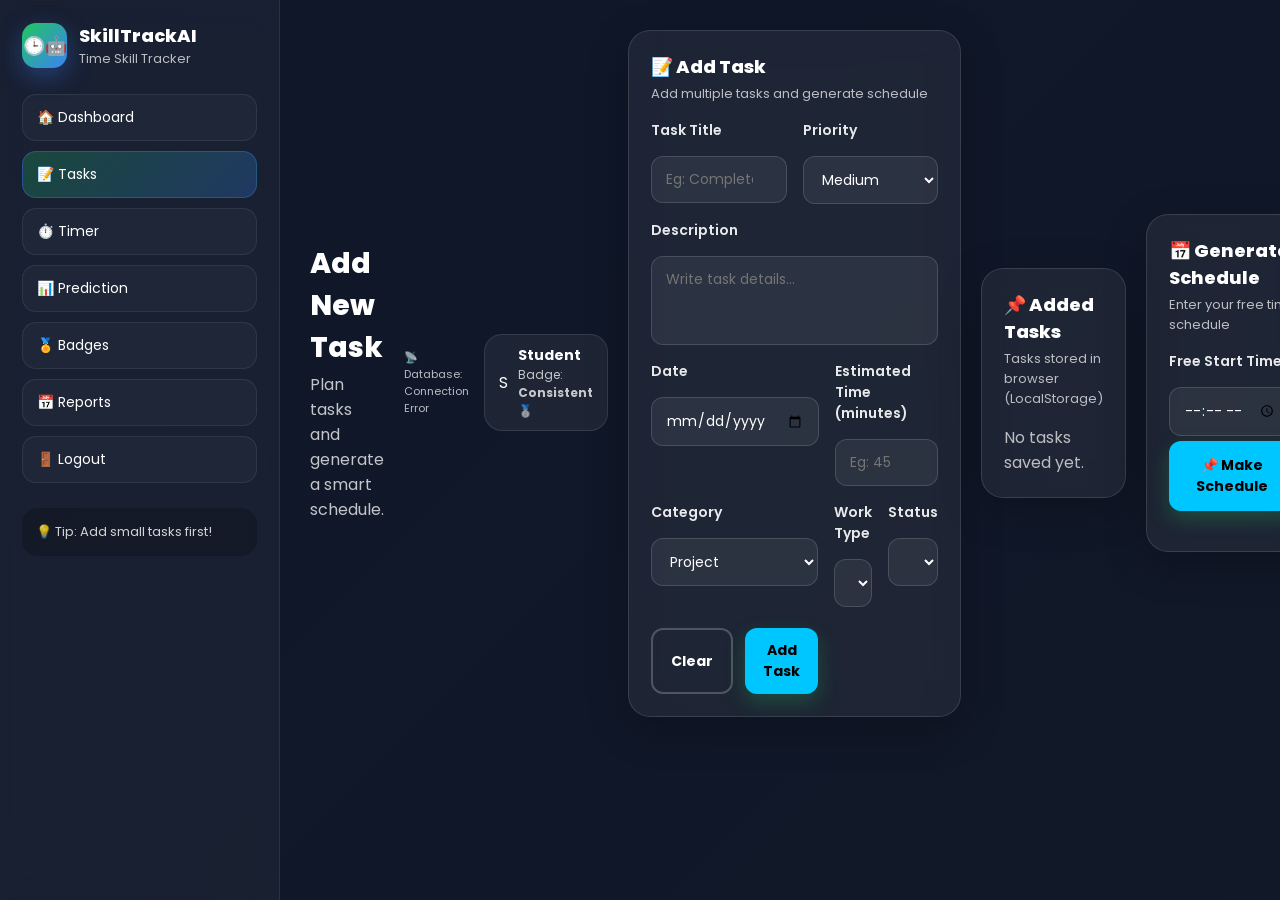
==== templets/addtask.html @ 16af3b51 "Initial project upload" ====
<!DOCTYPE html>
<html lang="en">

<head>
  <meta charset="UTF-8" />
  <meta name="viewport" content="width=device-width, initial-scale=1.0" />
  <title>Add Task | SkillTrackAI</title>
  <link rel="stylesheet" href="/static/style.css" />
</head>

<body>

  <div class="dash">

    <!-- SIDEBAR -->
    <aside class="sidebar">
      <div class="sidebar-brand">
        <div class="logo">🕒🤖</div>
        <div>
          <h2>SkillTrackAI</h2>
          <p>Time Skill Tracker</p>
        </div>
      </div>

      <nav class="side-links">
        <a href="dashboard.html">🏠 Dashboard</a>
        <a class="active" href="addtask.html">📝 Tasks</a>
        <a href="timer.html">⏱️ Timer</a>
        <a href="prediction.html">📊 Prediction</a>
        <a href="badges.html">🏅 Badges</a>
        <a href="report.html">📅 Reports</a>
        <a href="index.html" id="logoutLink">🚪 Logout</a>
      </nav>

      <div class="sidebar-footer">
        <p>💡 Tip: Add small tasks first!</p>
      </div>
    </aside>


    <!-- MAIN -->
    <main class="main">

      <!-- TOPBAR -->
      <div class="topbar">
        <div>
          <h1 class="page-title">Add New Task</h1>
          <p class="page-sub">Plan tasks and generate a smart schedule.</p>
        </div>

        <div style="display: flex; align-items: center; gap: 15px;">
          <p id="dbStatus" style="font-size: 11px; opacity: 0.7;"></p>
          <div class="profile-box">
            <div class="profile-circle" id="userInitials">S</div>
            <div>
              <h4 id="userName">Student</h4>
              <p>Badge: <b>Consistent 🥈</b></p>
            </div>
          </div>
        </div>


        <!-- ADD TASK FORM -->
        <section class="card form-card">
          <div class="card-head">
            <h2>📝 Add Task</h2>
            <p>Add multiple tasks and generate schedule</p>
          </div>

          <form class="task-form" id="taskForm">

            <div class="form-row">
              <div class="input-group">
                <label>Task Title</label>
                <input id="taskTitle" list="taskSuggestions" type="text" placeholder="Eg: Complete UI Design"
                  required />
                <datalist id="taskSuggestions">
                  <option value="Daily Running">
                  <option value="Code Part">
                </datalist>
              </div>

              <div class="input-group">
                <label>Priority</label>
                <select id="taskPr" required>
                  <option value="Low">Low</option>
                  <option value="Medium" selected>Medium</option>
                  <option value="High">High</option>
                </select>
              </div>
            </div>

            <div class="input-group">
              <label>Description</label>
              <textarea id="taskDesc" rows="3" placeholder="Write task details..."></textarea>
            </div>

            <div class="form-row">
              <div class="input-group">
                <label>Date</label>
                <input id="taskDate" type="date" required />
              </div>

              <div class="input-group">
                <label>Estimated Time (minutes)</label>
                <input id="taskTime" type="number" min="5" placeholder="Eg: 45" required />
              </div>
            </div>

            <div class="form-row">
              <div class="input-group">
                <label>Category</label>
                <select id="taskCat">
                  <option value="Study">Study</option>
                  <option value="College Work">College Work</option>
                  <option value="Project" selected>Project</option>
                  <option value="Personal">Personal</option>
                </select>
              </div>

              <div class="form-row">
                <div class="input-group">
                  <label>Work Type</label>
                  <select id="workType" required>
                    <option value="General" selected>General</option>
                    <option value="Physical">Physical (GPS Tracking)</option>
                    <option value="Digital">Digital (Coding/Tools)</option>
                  </select>
                </div>
                <div class="input-group">
                  <label>Status</label>
                  <select id="taskStatus">
                    <option value="Pending" selected>Pending</option>
                    <option value="In Progress">In Progress</option>
                    <option value="Completed">Completed</option>
                  </select>
                </div>
              </div>

              <!-- Physical Work Section -->
              <div id="physicalSection" class="input-group"
                style="display: none; border: 1px dashed rgba(255,255,255,0.2); padding: 15px; border-radius: 14px; margin-top: 10px;">
                <label>📍 Physical Work Settings</label>
                <div style="display: flex; align-items: center; gap: 10px; margin-top: 10px;">
                  <input type="checkbox" id="gpsTracking" style="width: 20px; height: 20px;">
                  <span>Enable GPS Analysis Tracking</span>
                </div>
                <p id="gpsStatus" style="font-size: 12px; opacity: 0.7; margin-top: 10px;">GPS: Inactive</p>
                <div id="speedAnalysis"
                  style="display: none; margin-top: 10px; padding: 10px; background: rgba(0, 255, 0, 0.1); border-radius: 8px; font-size: 13px;">
                  🏃‍♂️ <b>Speed Analysis:</b> <span id="speedValue">0.0</span> km/h
                </div>
              </div>

              <!-- Digital Work Section -->
              <div id="digitalSection" class="input-group"
                style="display: none; border: 1px dashed rgba(255,255,255,0.2); padding: 15px; border-radius: 14px; margin-top: 10px;">
                <label>💻 Digital Environment Tools</label>
                <div style="display: grid; grid-template-columns: 1fr 1fr; gap: 10px; margin-top: 10px;">
                  <div style="display: flex; align-items: center; gap: 8px;">
                    <input type="checkbox" class="tool-check" value="VS Code"> <span>VS Code</span>
                  </div>
                  <div style="display: flex; align-items: center; gap: 8px;">
                    <input type="checkbox" class="tool-check" value="Antigravity"> <span>Antigravity</span>
                  </div>
                  <div style="display: flex; align-items: center; gap: 8px;">
                    <input type="checkbox" class="tool-check" value="GitHub"> <span>GitHub</span>
                  </div>
                  <div style="display: flex; align-items: center; gap: 8px;">
                    <input type="checkbox" class="tool-check" value="Terminal"> <span>Terminal</span>
                  </div>
                </div>
              </div>

              <div class="form-actions">
                <button type="reset" class="btn btn-outline">Clear</button>
                <button type="submit" class="btn btn-primary">Add Task</button>
              </div>

          </form>
        </section>


        <!-- SAVED TASKS -->
        <section class="card">
          <div class="card-head">
            <h2>📌 Added Tasks</h2>
            <p>Tasks stored in browser (LocalStorage)</p>
          </div>

          <div class="task-list" id="savedTaskList"></div>
        </section>


        <!-- SCHEDULE SECTION -->
        <section class="card">
          <div class="card-head">
            <h2>📅 Generate Smart Schedule</h2>
            <p>Enter your free time and click make schedule</p>
          </div>

          <div class="form-row">
            <div class="input-group">
              <label>Free Start Time</label>
              <input type="time" id="freeStart" required />
            </div>

            <div class="input-group">
              <label>Free End Time</label>
              <input type="time" id="freeEnd" required />
            </div>
          </div>

          <div class="form-actions">
            <button id="makeScheduleBtn" class="btn btn-primary" type="button">
              📌 Make Schedule
            </button>
            <button id="clearAllBtn" class="btn btn-outline" type="button">
              🗑️ Clear All Tasks
            </button>
          </div>

          <div id="scheduleOutput" class="schedule-output"></div>
        </section>

        <!-- VS CODE WORKSPACE PANEL (Simulated) -->
        <section id="vscodePanel" class="vscode-panel" style="display: none;">
          <div class="vscode-header">
            <div class="vscode-dots">
              <span></span><span></span><span></span>
            </div>
            <div class="vscode-title">Visual Studio Code - SkillTrackAI Workspace</div>
            <div class="vscode-actions">
              <button id="closeVSCode" class="mini-btn">✕ Close IDE</button>
            </div>
          </div>
          <div class="vscode-body">
            <aside class="vscode-side">
              <div class="act-bar">
                <span>📄</span><span>🔍</span><span>🌿</span><span>⚙️</span>
              </div>
              <div class="explorer">
                <small>EXPLORER</small>
                <div class="folder">📁 CU_PROJECT</div>
                <div class="file active">📄 app.js</div>
                <div class="file">📄 index.html</div>
                <div class="file">📄 style.css</div>
              </div>
            </aside>
            <main class="vscode-editor">
              <div class="editor-tabs">
                <div class="tab curr">app.js</div>
                <div class="tab">index.html</div>
              </div>
              <div class="code-area">
                <pre><code><span class="keyword">function</span> <span class="func">trackProductivity</span>() {
  <span class="keyword">const</span> status = <span class="string">"Coding"</span>;
  <span class="keyword">let</span> progress = <span class="number">78</span>;
  <span class="func">console</span>.<span class="func">log</span>(<span class="string">"Monitoring VS Code session..."</span>);
  <span class="comment">// AI Skill Prediction Active</span>
}</code></pre>
              </div>
              <div class="vscode-terminal">
                <p>Terminal: skilltrack@ai:~/workspace$ <span class="cursor">_</span></p>
                <p style="color: #22c55e;">[SUCCESS] Workspace initialized. Ready to code!</p>
              </div>
            </main>
          </div>
        </section>

    </main>
  </div>

  <script src="/static/script.js"></script>
</body>

</html>
---- static/style.css ----
@import url('https://fonts.googleapis.com/css2?family=Poppins:wght@300;400;600;700&display=swap');

* {
  margin: 0;
  padding: 0;
  box-sizing: border-box;
  font-family: "Poppins", sans-serif;
}

body {
  background: linear-gradient(135deg, #0f172a, #111827);
  color: white;
  min-height: 100vh;
}

/* NAVBAR */
.navbar {
  width: 100%;
  padding: 18px 40px;
  display: flex;
  justify-content: space-between;
  align-items: center;

  background: rgba(255, 255, 255, 0.06);
  border-bottom: 1px solid rgba(255, 255, 255, 0.1);
  backdrop-filter: blur(14px);
  position: sticky;
  top: 0;
  z-index: 1000;
}

.nav-left {
  display: flex;
  align-items: center;
  gap: 12px;
}

.logo {
  width: 45px;
  height: 45px;
  border-radius: 14px;
  display: flex;
  justify-content: center;
  align-items: center;
  gap: 2px;
  background: linear-gradient(135deg, #22c55e, #3b82f6);
  box-shadow: 0px 8px 25px rgba(59, 130, 246, 0.35);
  font-size: 18px;
}

.brand-title {
  font-size: 22px;
  font-weight: 700;
  letter-spacing: 0.5px;
}

.nav-right {
  display: flex;
  align-items: center;
  gap: 12px;
}

.btn {
  padding: 10px 18px;
  border-radius: 12px;
  text-decoration: none;
  font-weight: 600;
  font-size: 14px;
  transition: 0.3s ease;
  display: inline-block;
}

.btn-primary {
  background: linear-gradient(135deg, #3b82f6, #22c55e);
  color: white;
  box-shadow: 0px 8px 20px rgba(34, 197, 94, 0.25);
}

.btn-primary:hover {
  transform: translateY(-2px);
  opacity: 0.95;
}

.btn-outline {
  border: 1px solid rgba(255, 255, 255, 0.25);
  color: white;
  background: transparent;
}

.btn-outline:hover {
  background: rgba(255, 255, 255, 0.1);
}

.big {
  padding: 12px 22px;
  font-size: 15px;
}

/* HERO */
.hero {
  display: grid;
  grid-template-columns: 1fr;
  padding: 70px 40px;
  align-items: center;
}

.tagline {
  display: inline-block;
  padding: 8px 14px;
  border-radius: 30px;
  background: rgba(255, 255, 255, 0.08);
  border: 1px solid rgba(255, 255, 255, 0.12);
  font-size: 14px;
  margin-bottom: 16px;
}

.hero-title {
  font-size: 42px;
  font-weight: 800;
  line-height: 1.2;
  margin-bottom: 14px;
}

.highlight {
  background: linear-gradient(135deg, #22c55e, #3b82f6);
  -webkit-background-clip: text;
  background-clip: text;
  -webkit-text-fill-color: transparent;
}

.hero-desc {
  color: rgba(255, 255, 255, 0.75);
  font-size: 16px;
  line-height: 1.7;
  margin-bottom: 25px;
}

.hero-buttons {
  display: flex;
  gap: 14px;
  margin-bottom: 30px;
  justify-content: center;
}

.hero-left {
  text-align: center;
}

/* FEATURES */
.features {
  padding: 70px 40px;
}

.section-title {
  font-size: 34px;
  font-weight: 800;
  margin-bottom: 10px;
  text-align: center;
}

.section-subtitle {
  text-align: center;
  opacity: 0.75;
  margin-bottom: 40px;
}

.features-grid {
  display: grid;
  grid-template-columns: repeat(2, 1fr);
  gap: 24x;
  align-content: start;
}

.feature-card {
  padding: 32px;
  border-radius: 200px;
  background: rgba(255, 255, 255, 0.06);
  border: 1px solid rgba(255, 255, 255, 0.1);
  transition: 0.3s ease;
}

.feature-card:hover {
  transform: translateY(-6px);
  background: rgba(255, 255, 255, 0.08);
}

.feature-card h3 {
  margin-bottom: 10px;
}

.feature-card p {
  opacity: 0.75;
  line-height: 1.6;
  font-size: 15.5px;
}

.verify {
  padding: 70px 10%;
}

.verify-grid {
  display: grid;
  grid-template-columns: repeat(2, 1fr);
  gap: 22px;
  margin-top: 35px;
}

.verify-card {
  background: rgba(255, 255, 255, 0.06);
  border: 1px solid rgba(255, 255, 255, 0.12);
  padding: 25px;
  border-radius: 18px;
  transition: 0.3s;
}

.verify-card h3 {
  font-size: 20px;
  margin-bottom: 10px;
  color: #00c6ff;
}

.verify-card p {
  font-size: 15px;
  line-height: 1.7;
  color: rgba(255, 255, 255, 0.85);
}

.verify-card:hover {
  transform: translateY(-6px);
  border-color: rgba(0, 198, 255, 0.6);
}

/* CTA */
.cta {
  padding: 60px 40px;
  text-align: center;
  background: rgba(255, 255, 255, 0.04);
  border-top: 1px solid rgba(255, 255, 255, 0.08);
  border-bottom: 1px solid rgba(255, 255, 255, 0.08);
}

.cta h2 {
  font-size: 32px;
  font-weight: 800;
  margin-bottom: 10px;
}

.cta p {
  opacity: 0.75;
  margin-bottom: 22px;
}

/* PROFILE ICON */
.profile-icon {
  width: 42px;
  height: 42px;
  border-radius: 50%;
  display: grid;
  place-items: center;
  font-size: 20px;
  background: #f2f2ff;
  color: #5b4bff;
  text-decoration: none;
  border: 1px solid #e6e6ff;
  transition: 0.2s ease;
}

.profile-icon:hover {
  transform: scale(1.05);
}

/* FOOTER */
.footer {
  padding: 22px;
  text-align: center;
  opacity: 0.7;
  font-size: 14px;
}

/* RESPONSIVE */
@media (max-width: 950px) {
  .hero {
    padding: 50px 22px;
  }

  .features-grid {
    grid-template-columns: 1fr;
  }

  .navbar {
    padding: 16px 20px;
  }

  .hero-title {
    font-size: 34px;
  }

  .verify-grid {
    grid-template-columns: 1fr;
  }
}


/* AUTH PAGES (SIGNUP / SIGNIN) */
.auth {
  min-height: calc(100vh - 90px);
  display: flex;
  justify-content: center;
  align-items: center;
  padding: 50px 20px;
}

.auth-card {
  width: 100%;
  max-width: 480px;
  padding: 35px;
  border-radius: 24px;

  background: rgba(255, 255, 255, 0.06);
  border: 1px solid rgba(255, 255, 255, 0.12);
  backdrop-filter: blur(18px);

  box-shadow: 0px 12px 40px rgba(0, 0, 0, 0.35);
}

.auth-title {
  font-size: 28px;
  font-weight: 800;
  margin-bottom: 8px;
}

.auth-subtitle {
  opacity: 0.75;
  line-height: 1.6;
  margin-bottom: 25px;
  font-size: 14px;
}

.auth-form {
  display: flex;
  flex-direction: column;
  gap: 16px;
}

.input-group label {
  display: block;
  font-size: 13px;
  margin-bottom: 7px;
  opacity: 0.85;
}

.input-group input {
  width: 100%;
  padding: 13px 14px;
  border-radius: 14px;
  border: 1px solid rgba(255, 255, 255, 0.15);

  background: rgba(0, 0, 0, 0.25);
  color: white;
  outline: none;
  font-size: 14px;
  transition: 0.3s ease;
}

.input-group input:focus {
  border: 1px solid rgba(59, 130, 246, 0.8);
  box-shadow: 0px 0px 0px 3px rgba(59, 130, 246, 0.2);
}

.auth-btn {
  width: 100%;
  padding: 14px;
  font-size: 15px;
  border: none;
  cursor: pointer;
}

.auth-footer {
  text-align: center;
  margin-top: 10px;
  font-size: 14px;
  opacity: 0.8;
}

.auth-footer a {
  color: #3b82f6;
  font-weight: 700;
  text-decoration: none;
}

.auth-footer a:hover {
  text-decoration: underline;
}


/* DASHBOARD */
.dash {
  display: grid;
  grid-template-columns: 280px 1fr;
  min-height: 100vh;
}

/* SIDEBAR */
.sidebar {
  padding: 22px;
  background: rgba(255, 255, 255, 0.04);
  border-right: 1px solid rgba(255, 255, 255, 0.08);
  backdrop-filter: blur(12px);
}

.sidebar-brand {
  display: flex;
  gap: 12px;
  align-items: center;
  margin-bottom: 25px;
}

.sidebar-brand h2 {
  font-size: 18px;
  font-weight: 800;
}

.sidebar-brand p {
  font-size: 13px;
  opacity: 0.7;
}

.side-links {
  display: flex;
  flex-direction: column;
  gap: 10px;
}

.side-links a {
  text-decoration: none;
  color: white;
  padding: 12px 14px;
  border-radius: 14px;
  background: rgba(255, 255, 255, 0.03);
  border: 1px solid rgba(255, 255, 255, 0.08);
  transition: 0.25s ease;
  font-size: 14px;
}

.side-links a:hover {
  background: rgba(255, 255, 255, 0.08);
  transform: translateX(4px);
}

.side-links a.active {
  background: linear-gradient(135deg, rgba(34, 197, 94, 0.25), rgba(59, 130, 246, 0.25));
  border: 1px solid rgba(59, 130, 246, 0.35);
}

.sidebar-footer {
  margin-top: 25px;
  padding: 14px;
  border-radius: 16px;
  background: rgba(0, 0, 0, 0.25);
  font-size: 13px;
  opacity: 0.8;
}

/* MAIN */
.main {
  padding: 30px 30px 50px;
}

.topbar {
  display: flex;
  justify-content: space-between;
  align-items: center;
  gap: 20px;
  margin-bottom: 24px;
}

.page-title {
  font-size: 28px;
  font-weight: 800;
}

.page-sub {
  opacity: 0.75;
  margin-top: 3px;
}

.top-actions {
  display: flex;
  align-items: center;
  gap: 12px;
}

.mini-btn {
  padding: 10px 14px;
  border-radius: 14px;
  border: 1px solid rgba(255, 255, 255, 0.15);
  background: rgba(255, 255, 255, 0.06);
  color: white;
  cursor: pointer;
  transition: 0.25s ease;
  font-weight: 600;
}

.mini-btn:hover {
  background: rgba(255, 255, 255, 0.1);
}

.profile-box {
  display: flex;
  gap: 10px;
  align-items: center;
  padding: 10px 14px;
  border-radius: 18px;
  background: rgba(255, 255, 255, 0.06);
  border: 1px solid rgba(255, 255, 255, 0.1);
}

.profile-box h4 {
  font-size: 14px;
}

.profile-box p {
  font-size: 12px;
  opacity: 0.75;
}

.dash-grid {
  display: grid;
  grid-template-columns: 1.3fr 0.7fr;
  gap: 18px;
}

/* CARDS */
.card {
  padding: 22px;
  border-radius: 22px;
  background: rgba(255, 255, 255, 0.06);
  border: 1px solid rgba(255, 255, 255, 0.12);
  backdrop-filter: blur(14px);
  box-shadow: 0px 12px 40px rgba(0, 0, 0, 0.25);
}

.big-card {
  grid-row: span 2;
}

.card-head h2 {
  font-size: 18px;
  font-weight: 800;
  margin-bottom: 4px;
}

.card-head p {
  opacity: 0.7;
  font-size: 13px;
  margin-bottom: 16px;
}

/* TASK ADD */
.task-add {
  display: grid;
  grid-template-columns: 1fr 120px 90px;
  gap: 10px;
  margin-bottom: 16px;
}

.task-add input,
.task-add select {
  padding: 12px 14px;
  border-radius: 14px;
  border: 1px solid rgba(255, 255, 255, 0.15);
  background: rgba(0, 0, 0, 0.25);
  color: white;
  outline: none;
}

.task-add select option {
  background: #111827;
}

/* TASK LIST */
.task-list {
  display: flex;
  flex-direction: column;
  gap: 10px;
  max-height: 380px;
  overflow-y: auto;
  padding-right: 6px;
}

.task-item {
  display: flex;
  align-items: center;
  justify-content: space-between;
  gap: 12px;
  padding: 14px;
  border-radius: 18px;
  background: rgba(255, 255, 255, 0.05);
  border: 1px solid rgba(255, 255, 255, 0.08);
}

.task-left {
  display: flex;
  align-items: center;
  gap: 12px;
  flex: 1;
}

.check {
  width: 20px;
  height: 20px;
  cursor: pointer;
}

.task-title {
  font-weight: 700;
  font-size: 14px;
}

.task-meta {
  font-size: 12px;
  opacity: 0.7;
}

.priority {
  font-size: 12px;
  font-weight: 700;
  padding: 6px 10px;
  border-radius: 999px;
  background: rgba(255, 255, 255, 0.08);
}

.del-btn {
  cursor: pointer;
  border: none;
  background: transparent;
  font-size: 18px;
  color: white;
  opacity: 0.8;
}

.del-btn:hover {
  opacity: 1;
  transform: scale(1.05);
}

/* TIMER */
.timer-box {
  text-align: center;
}

#timerText {
  font-size: 34px;
  margin: 10px 0 16px;
  letter-spacing: 2px;
}

.timer-buttons {
  display: flex;
  gap: 10px;
  justify-content: center;
  flex-wrap: wrap;
}

.timer-note {
  margin-top: 14px;
  font-size: 13px;
  opacity: 0.75;
}

/* SCORE */
.score-box h1 {
  font-size: 32px;
  margin: 10px 0 10px;
}

.score-label {
  opacity: 0.8;
  font-size: 14px;
  margin-bottom: 12px;
}

.full {
  width: 100%;
  text-align: center;
}

/* BADGE */
.badge-box {
  text-align: center;
  padding-top: 10px;
}

.badge-icon {
  width: 80px;
  height: 80px;
  margin: 0 auto 10px;
  border-radius: 22px;
  display: flex;
  justify-content: center;
  align-items: center;
  font-size: 38px;

  background: linear-gradient(135deg, rgba(34, 197, 94, 0.25), rgba(59, 130, 246, 0.25));
  border: 1px solid rgba(255, 255, 255, 0.12);
}

.badge-box h3 {
  font-size: 18px;
  font-weight: 800;
  margin-bottom: 8px;
}

.badge-box p {
  opacity: 0.75;
  font-size: 13px;
  line-height: 1.6;
  margin-bottom: 16px;
}

/* RESPONSIVE DASH */
@media (max-width: 1000px) {
  .dash {
    grid-template-columns: 1fr;
  }

  .sidebar {
    position: sticky;
    top: 0;
    z-index: 10;
  }

  .dash-grid {
    grid-template-columns: 1fr;
  }

  .big-card {
    grid-row: auto;
  }
}


/* ADD TASK PAGE */
.form-card {
  margin-bottom: 18px;
}

.task-form {
  display: flex;
  flex-direction: column;
  gap: 16px;
}

.form-row {
  display: grid;
  grid-template-columns: 1fr 1fr;
  gap: 14px;
}

.task-form textarea {
  width: 100%;
  padding: 14px;
  border-radius: 16px;
  border: 1px solid rgba(255, 255, 255, 0.15);
  background: rgba(0, 0, 0, 0.25);
  color: white;
  outline: none;
  resize: none;
}

.task-form select,
.task-form input {
  width: 100%;
  padding: 13px 14px;
  border-radius: 14px;
  border: 1px solid rgba(255, 255, 255, 0.15);
  background: rgba(0, 0, 0, 0.25);
  color: white;
  outline: none;
}

.task-form select option {
  background: #111827;
}

.form-actions {
  display: flex;
  justify-content: flex-end;
  gap: 12px;
  margin-top: 6px;
}

@media (max-width: 900px) {
  .form-row {
    grid-template-columns: 1fr;
  }
}



/* TIME TRACKER PAGE */
.timer-grid {
  display: grid;
  grid-template-columns: 1.1fr 0.9fr;
  gap: 18px;
}

.timer-card {
  min-height: 420px;
}

.timer-select {
  margin-bottom: 18px;
}

.timer-select label {
  display: block;
  font-size: 13px;
  margin-bottom: 7px;
  opacity: 0.85;
}

.timer-select select {
  width: 100%;
  padding: 13px 14px;
  border-radius: 14px;
  border: 1px solid rgba(255, 255, 255, 0.15);
  background: rgba(0, 0, 0, 0.25);
  color: white;
  outline: none;
}

.timer-select select option {
  background: #111827;
}

.timer-big {
  text-align: center;
  padding: 18px;
  border-radius: 20px;
  background: rgba(0, 0, 0, 0.25);
  margin-bottom: 18px;
}

#bigTimer {
  font-size: 46px;
  letter-spacing: 2px;
  margin-bottom: 8px;
}

.timer-status {
  font-size: 13px;
  opacity: 0.8;
}

.session-list {
  display: flex;
  flex-direction: column;
  gap: 10px;
  max-height: 320px;
  overflow-y: auto;
  padding-right: 6px;
}

.session-item {
  padding: 14px;
  border-radius: 18px;
  background: rgba(255, 255, 255, 0.05);
  border: 1px solid rgba(255, 255, 255, 0.08);
}

.session-item h4 {
  font-size: 14px;
  font-weight: 800;
  margin-bottom: 4px;
}

.session-item p {
  font-size: 12px;
  opacity: 0.75;
  line-height: 1.5;
}

@media (max-width: 1000px) {
  .timer-grid {
    grid-template-columns: 1fr;
  }

  #bigTimer {
    font-size: 38px;
  }
}

/* SKILL PREDICTION PAGE */
.predict-grid {
  display: grid;
  grid-template-columns: 1fr 1fr;
  gap: 18px;
}

.predict-form {
  display: flex;
  flex-direction: column;
  gap: 16px;
}

.result-box {
  display: flex;
  flex-direction: column;
  gap: 14px;
}

.score-circle {
  width: 140px;
  height: 140px;
  border-radius: 50%;
  display: grid;
  place-items: center;
  background: rgba(0, 0, 0, 0.25);
  border: 2px solid rgba(255, 255, 255, 0.12);
  margin: 8px auto 2px auto;
  text-align: center;
}

.score-circle h1 {
  font-size: 40px;
  font-weight: 900;
  line-height: 1;
}

.score-circle p {
  opacity: 0.7;
  margin-top: -6px;
  font-size: 12px;
}

.skill-level {
  text-align: center;
  font-size: 18px;
  font-weight: 900;
}

.skill-desc {
  text-align: center;
  opacity: 0.8;
  font-size: 13px;
  line-height: 1.5;
}

.progress-wrap {
  padding: 14px;
  border-radius: 18px;
  background: rgba(255, 255, 255, 0.05);
  border: 1px solid rgba(255, 255, 255, 0.08);
}

.progress-label {
  display: flex;
  justify-content: space-between;
  font-size: 13px;
  opacity: 0.85;
  margin-bottom: 10px;
}

.progress-bar {
  width: 100%;
  height: 12px;
  border-radius: 20px;
  background: rgba(255, 255, 255, 0.08);
  overflow: hidden;
}

.progress-fill {
  width: 0%;
  height: 100%;
  border-radius: 20px;
  background: linear-gradient(90deg, #38bdf8, #a78bfa);
  transition: width 0.4s ease;
}

.tips {
  padding: 14px;
  border-radius: 18px;
  background: rgba(0, 0, 0, 0.25);
  border: 1px solid rgba(255, 255, 255, 0.08);
}

.tips h3 {
  font-size: 14px;
  margin-bottom: 8px;
}

.tips ul {
  margin-left: 18px;
  opacity: 0.85;
  line-height: 1.7;
  font-size: 13px;
}

@media (max-width: 1000px) {
  .predict-grid {
    grid-template-columns: 1fr;
  }
}


/* DIGITAL BADGES PAGE */
.badge-grid {
  display: grid;
  grid-template-columns: repeat(4, 1fr);
  gap: 16px;
}

.badge-card {
  padding: 16px;
  border-radius: 22px;
  background: rgba(255, 255, 255, 0.05);
  border: 1px solid rgba(255, 255, 255, 0.08);
  cursor: pointer;
  transition: 0.25s ease;
  position: relative;
  overflow: hidden;
}

.badge-card:hover {
  transform: translateY(-6px);
  background: rgba(255, 255, 255, 0.08);
}

.badge-top {
  display: flex;
  align-items: center;
  justify-content: space-between;
  margin-bottom: 14px;
}

.badge-icon {
  font-size: 34px;
}

.badge-lock {
  font-size: 18px;
  opacity: 0.7;
}

.badge-name {
  font-size: 15px;
  font-weight: 900;
  margin-bottom: 6px;
}

.badge-rule {
  font-size: 12px;
  opacity: 0.75;
  line-height: 1.5;
}

.badge-card.locked {
  opacity: 0.5;
  filter: grayscale(1);
}

.badge-card.unlocked {
  border: 1px solid rgba(56, 189, 248, 0.25);
}

@media (max-width: 1100px) {
  .badge-grid {
    grid-template-columns: repeat(2, 1fr);
  }
}

@media (max-width: 650px) {
  .badge-grid {
    grid-template-columns: 1fr;
  }
}

/* MODAL */
.modal {
  position: fixed;
  inset: 0;
  background: rgba(0, 0, 0, 0.55);
  display: none;
  align-items: center;
  justify-content: center;
  padding: 16px;
  z-index: 999;
}

.modal.show {
  display: flex;
}

.modal-box {
  width: 100%;
  max-width: 420px;
  padding: 22px;
  border-radius: 22px;
  background: rgba(15, 23, 42, 0.95);
  border: 1px solid rgba(255, 255, 255, 0.12);
  box-shadow: 0 18px 60px rgba(0, 0, 0, 0.4);
}

.modal-box h2 {
  font-size: 20px;
  font-weight: 900;
  margin-bottom: 8px;
}

.modal-box p {
  opacity: 0.8;
  line-height: 1.6;
  margin-bottom: 14px;
}

/* WEEKLY REPORT PAGE */
.report-grid {
  display: grid;
  grid-template-columns: 0.9fr 1.1fr;
  gap: 18px;
  margin-bottom: 18px;
}

.report-grid-2 {
  display: grid;
  grid-template-columns: 1fr 1fr;
  gap: 18px;
}

.profile-card .profile-main {
  display: flex;
  gap: 14px;
  align-items: center;
  margin-top: 10px;
}

.profile-big {
  width: 62px;
  height: 62px;
  border-radius: 18px;
  display: grid;
  place-items: center;
  font-size: 24px;
  font-weight: 900;
  background: rgba(0, 0, 0, 0.25);
  border: 1px solid rgba(255, 255, 255, 0.1);
}

.muted {
  opacity: 0.75;
  font-size: 13px;
  margin-top: 2px;
}

.mini-stats {
  display: grid;
  grid-template-columns: repeat(3, 1fr);
  gap: 10px;
  margin-top: 16px;
}

.mini {
  padding: 12px;
  border-radius: 18px;
  background: rgba(255, 255, 255, 0.05);
  border: 1px solid rgba(255, 255, 255, 0.08);
  text-align: center;
}

.mini h4 {
  font-size: 18px;
  font-weight: 900;
  margin-bottom: 4px;
}

.mini p {
  font-size: 12px;
  opacity: 0.75;
}

.summary-cards {
  display: grid;
  grid-template-columns: repeat(3, 1fr);
  gap: 12px;
  margin-top: 14px;
}

.sum-box {
  padding: 14px;
  border-radius: 18px;
  background: rgba(255, 255, 255, 0.05);
  border: 1px solid rgba(255, 255, 255, 0.08);
  text-align: center;
}

.sum-box h3 {
  font-size: 20px;
  font-weight: 900;
  margin-bottom: 4px;
}

.sum-box p {
  font-size: 12px;
  opacity: 0.75;
}

.badge-summary {
  margin-top: 14px;
  padding: 14px;
  border-radius: 18px;
  background: rgba(0, 0, 0, 0.25);
  border: 1px solid rgba(255, 255, 255, 0.08);
}

.badge-summary h3 {
  font-size: 14px;
  margin-bottom: 6px;
}

.badge-summary p {
  opacity: 0.8;
  font-size: 13px;
}

/* Bar chart */
.bar-chart {
  display: grid;
  grid-template-columns: repeat(7, 1fr);
  gap: 12px;
  align-items: end;
  height: 240px;
  padding: 14px;
  border-radius: 20px;
  background: rgba(0, 0, 0, 0.25);
  border: 1px solid rgba(255, 255, 255, 0.08);
}

.bar {
  width: 100%;
  border-radius: 14px;
  background: linear-gradient(180deg, #38bdf8, #a78bfa);
  position: relative;
  min-height: 12px;
  transition: 0.3s ease;
}

.bar:hover {
  transform: translateY(-6px);
}

.bar span {
  position: absolute;
  bottom: -22px;
  left: 50%;
  transform: translateX(-50%);
  font-size: 12px;
  opacity: 0.8;
}

/* Table */
.table-wrap {
  overflow-x: auto;
}

.task-table {
  width: 100%;
  border-collapse: collapse;
  margin-top: 12px;
}

.task-table th,
.task-table td {
  text-align: left;
  padding: 12px 10px;
  font-size: 13px;
}

.task-table thead th {
  opacity: 0.8;
  border-bottom: 1px solid rgba(255, 255, 255, 0.12);
}

.task-table tbody tr {
  border-bottom: 1px solid rgba(255, 255, 255, 0.06);
}

.task-table tbody tr:hover {
  background: rgba(255, 255, 255, 0.04);
}

@media (max-width: 1100px) {

  .report-grid,
  .report-grid-2 {
    grid-template-columns: 1fr;
  }

  .summary-cards {
    grid-template-columns: 1fr;
  }
}

/* =========================
   ADD TASK PAGE STYLES
========================= */

.form-card .task-form {
  margin-top: 15px;
  display: grid;
  gap: 16px;
}

.form-row {
  display: grid;
  grid-template-columns: 1fr 1fr;
  gap: 16px;
}

.input-group {
  display: flex;
  flex-direction: column;
  gap: 8px;
}

.input-group label {
  font-size: 14px;
  font-weight: 600;
  opacity: 0.9;
}

.input-group input,
.input-group select,
.input-group textarea {
  width: 100%;
  padding: 12px 14px;
  border-radius: 12px;
  border: 1px solid rgba(255, 255, 255, 0.14);
  background: rgba(255, 255, 255, 0.06);
  color: white;
  outline: none;
  font-size: 14px;
  transition: 0.25s;
}

.input-group textarea {
  resize: none;
}

.input-group input:focus,
.input-group select:focus,
.input-group textarea:focus {
  border-color: #00c6ff;
  box-shadow: 0 0 0 4px rgba(0, 198, 255, 0.12);
}

.form-actions {
  display: flex;
  justify-content: flex-end;
  gap: 12px;
  margin-top: 5px;
}

/* Buttons */
.btn {
  padding: 12px 18px;
  border-radius: 12px;
  border: none;
  cursor: pointer;
  font-weight: 700;
  transition: 0.25s;
}

.btn-primary {
  background: #00c6ff;
  color: black;
}

.btn-outline {
  background: transparent;
  border: 2px solid rgba(255, 255, 255, 0.22);
  color: white;
}

.btn:hover {
  transform: translateY(-2px);
}

/* Saved tasks list */
.task-list {
  display: grid;
  gap: 12px;
  margin-top: 15px;
}

.task-item {
  display: flex;
  justify-content: space-between;
  align-items: center;
  padding: 14px 16px;
  border-radius: 16px;
  background: rgba(255, 255, 255, 0.06);
  border: 1px solid rgba(255, 255, 255, 0.12);
}

.task-left {
  display: flex;
  align-items: center;
  gap: 12px;
}

.task-title {
  font-weight: 700;
  font-size: 15px;
}

.task-meta {
  font-size: 13px;
  opacity: 0.75;
  margin-top: 3px;
}

.priority {
  font-weight: 800;
  padding: 6px 12px;
  border-radius: 999px;
  background: rgba(0, 198, 255, 0.15);
  border: 1px solid rgba(0, 198, 255, 0.25);
  color: #00c6ff;
  font-size: 13px;
}

.del-btn {
  background: rgba(255, 255, 255, 0.08);
  border: 1px solid rgba(255, 255, 255, 0.12);
  color: white;
  padding: 10px 12px;
  border-radius: 12px;
  cursor: pointer;
}

.del-btn:hover {
  background: rgba(255, 255, 255, 0.14);
}

/* Priority dots */
.dot {
  width: 12px;
  height: 12px;
  border-radius: 50%;
}

.dot.orange {
  background: orange;
}

.dot.blue {
  background: #00c6ff;
}

.dot.green {
  background: #00ff99;
}


/* =========================
   AUTO SCHEDULE UI
========================= */

.schedule-row {
  display: grid;
  grid-template-columns: 1fr 1fr auto;
  gap: 16px;
  align-items: end;
  margin-top: 15px;
}

.schedule-output {
  margin-top: 18px;
  display: grid;
  gap: 12px;
}

.schedule-item {
  padding: 14px 16px;
  border-radius: 16px;
  background: rgba(255, 255, 255, 0.06);
  border: 1px solid rgba(255, 255, 255, 0.12);
}

.schedule-item h4 {
  margin: 0;
  font-size: 15px;
  font-weight: 800;
}

.schedule-item p {
  margin: 6px 0 0;
  opacity: 0.8;
  font-size: 13px;
}

@media (max-width: 900px) {
  .form-row {
    grid-template-columns: 1fr;
  }

  .schedule-row {
    grid-template-columns: 1fr;
  }

  .form-actions {
    justify-content: stretch;
  }

  .form-actions .btn {
    width: 100%;
  }
}

/* TOAST NOTIFICATIONS */
.toast-container {
  position: fixed;
  bottom: 20px;
  right: 20px;
  z-index: 9999;
  display: flex;
  flex-direction: column;
  gap: 10px;
}

.toast {
  padding: 14px 24px;
  border-radius: 12px;
  background: #1e293b;
  color: white;
  border-left: 4px solid #3b82f6;
  box-shadow: 0px 8px 30px rgba(0, 0, 0, 0.4);
  backdrop-filter: blur(10px);
  animation: slideIn 0.3s ease-out forwards;
  min-width: 280px;
}

.toast.success {
  border-left-color: #22c55e;
}

.toast.error {
  border-left-color: #ef4444;
}

@keyframes slideIn {
  from {
    transform: translateX(100%);
    opacity: 0;
  }

  to {
    transform: translateX(0);
    opacity: 1;
  }
}

@keyframes slideOut {
  from {
    transform: translateX(0);
    opacity: 1;
  }

  to {
    transform: translateX(100%);
    opacity: 0;
  }
}

/* MODAL SYSTEM */
.modal-overlay {
  position: fixed;
  top: 0;
  left: 0;
  width: 100%;
  height: 100%;
  background: rgba(0, 0, 0, 0.8);
  backdrop-filter: blur(8px);
  display: none;
  justify-content: center;
  align-items: center;
  z-index: 10000;
  opacity: 0;
  transition: opacity 0.3s ease;
}

.modal-overlay.active {
  display: flex;
  opacity: 1;
}

.modal-content {
  background: #1e293b;
  padding: 40px;
  border-radius: 24px;
  text-align: center;
  max-width: 400px;
  width: 90%;
  border: 1px solid rgba(255, 255, 255, 0.1);
  box-shadow: 0px 20px 50px rgba(0, 0, 0, 0.5);
  transform: scale(0.8);
  transition: transform 0.3s cubic-bezier(0.34, 1.56, 0.64, 1);
}

.modal-overlay.active .modal-content {
  transform: scale(1);
}

.modal-icon {
  font-size: 60px;
  margin-bottom: 20px;
  display: block;
}

.modal-title {
  font-size: 24px;
  font-weight: 700;
  margin-bottom: 15px;
  background: linear-gradient(135deg, #22c55e, #3b82f6);
  -webkit-background-clip: text;
  background-clip: text;
  -webkit-text-fill-color: transparent;
}

.modal-text {
  font-size: 15px;
  opacity: 0.8;
  line-height: 1.6;
  margin-bottom: 30px;
}

/* VS CODE SIMULATION */
.vscode-panel {
  position: fixed;
  bottom: 20px;
  right: 20px;
  width: 700px;
  height: 480px;
  background: #1e1e1e;
  border-radius: 12px;
  border: 1px solid rgba(255, 255, 255, 0.1);
  box-shadow: 0px 20px 60px rgba(0, 0, 0, 0.6);
  display: flex;
  flex-direction: column;
  overflow: hidden;
  z-index: 10000;
  animation: vscodeSlideUp 0.4s ease-out;
}

@keyframes vscodeSlideUp {
  from {
    transform: translateY(100%);
    opacity: 0;
  }

  to {
    transform: translateY(0);
    opacity: 1;
  }
}

.vscode-header {
  height: 35px;
  background: #323233;
  display: flex;
  align-items: center;
  padding: 0 15px;
  justify-content: space-between;
}

.vscode-dots {
  display: flex;
  gap: 6px;
}

.vscode-dots span {
  width: 10px;
  height: 10px;
  border-radius: 50%;
}

.vscode-dots span:nth-child(1) {
  background: #ff5f56;
}

.vscode-dots span:nth-child(2) {
  background: #ffbd2e;
}

.vscode-dots span:nth-child(3) {
  background: #27c93f;
}

.vscode-title {
  font-size: 11px;
  opacity: 0.8;
}

.vscode-body {
  flex: 1;
  display: flex;
}

.vscode-side {
  width: 160px;
  background: #252526;
  border-right: 1px solid #1e1e1e;
  display: flex;
}

.act-bar {
  width: 45px;
  background: #333333;
  display: flex;
  flex-direction: column;
  gap: 15px;
  padding-top: 20px;
  align-items: center;
  font-size: 16px;
}

.explorer {
  flex: 1;
  padding: 10px;
}

.explorer small {
  font-size: 9px;
  opacity: 0.6;
  display: block;
  margin-bottom: 10px;
}

.folder,
.file {
  font-size: 11px;
  padding: 4px 6px;
  border-radius: 4px;
  cursor: pointer;
}

.file.active {
  background: #37373d;
}

.vscode-editor {
  flex: 1;
  display: flex;
  flex-direction: column;
  background: #1e1e1e;
}

.editor-tabs {
  height: 30px;
  background: #252526;
  display: flex;
}

.tab {
  padding: 0 15px;
  font-size: 11px;
  display: flex;
  align-items: center;
  background: #2d2d2d;
  border-right: 1px solid #1e1e1e;
  border-top: 1px solid transparent;
}

.tab.curr {
  background: #1e1e1e;
  border-top: 1px solid #3b82f6;
}

.code-area {
  flex: 1;
  padding: 20px;
  font-family: 'Courier New', Courier, monospace;
  font-size: 13px;
  line-height: 1.5;
  color: #d4d4d4;
  overflow: auto;
}

.keyword {
  color: #569cd6;
}

.func {
  color: #dcdcaa;
}

.string {
  color: #ce9178;
}

.number {
  color: #b5cea8;
}

.comment {
  color: #6a9955;
}

.vscode-terminal {
  height: 110px;
  background: #181818;
  border-top: 1px solid #333;
  padding: 10px;
  font-family: monospace;
  font-size: 12px;
}

.cursor {
  animation: blink 1s step-end infinite;
}

@keyframes blink {
  50% {
    opacity: 0;
  }
}

@media (max-width: 800px) {
  .vscode-panel {
    width: 95%;
    right: 2.5%;
    left: 2.5%;
    height: 400px;
  }
}
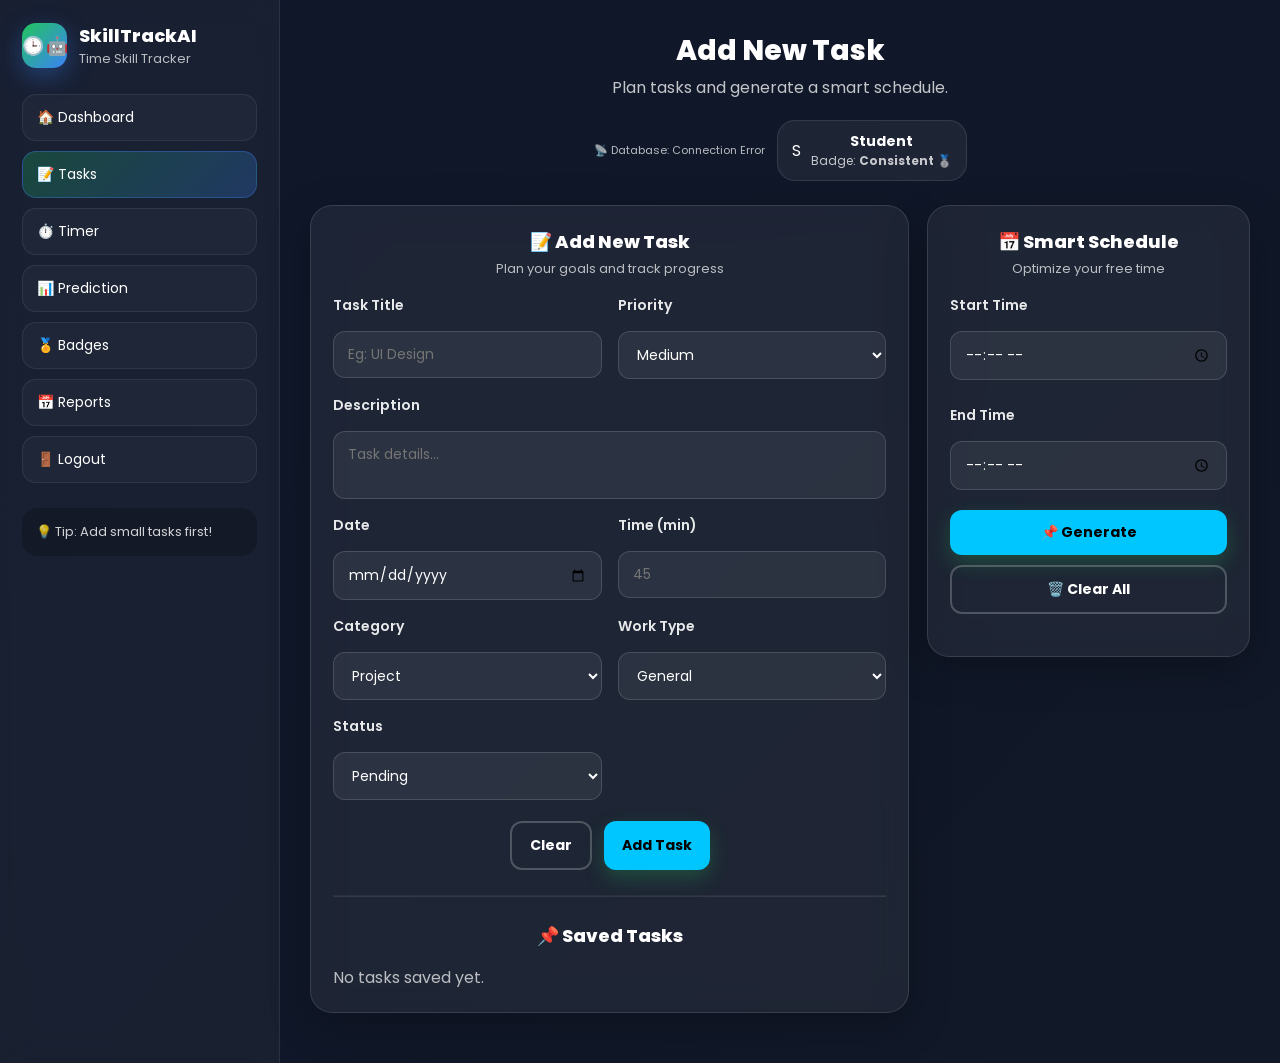
==== commit 5579fa52: "7485nbhgfdsdfghj" ====
--- a/templets/addtask.html
+++ b/templets/addtask.html
@@ -15,7 +15,10 @@
     <!-- SIDEBAR -->
     <aside class="sidebar">
       <div class="sidebar-brand">
-        <div class="logo">🕒🤖</div>
+        <div class="logo">
+          <span class="logo-icon">🕒</span>
+          <span class="logo-ai">🤖</span>
+        </div>
         <div>
           <h2>SkillTrackAI</h2>
           <p>Time Skill Tracker</p>
@@ -42,13 +45,13 @@
     <main class="main">
 
       <!-- TOPBAR -->
-      <div class="topbar">
+      <div class="topbar centered">
         <div>
           <h1 class="page-title">Add New Task</h1>
           <p class="page-sub">Plan tasks and generate a smart schedule.</p>
         </div>
 
-        <div style="display: flex; align-items: center; gap: 15px;">
+        <div class="top-actions">
           <p id="dbStatus" style="font-size: 11px; opacity: 0.7;"></p>
           <div class="profile-box">
             <div class="profile-circle" id="userInitials">S</div>
@@ -58,22 +61,23 @@
             </div>
           </div>
         </div>
-
-
-        <!-- ADD TASK FORM -->
-        <section class="card form-card">
-          <div class="card-head">
-            <h2>📝 Add Task</h2>
-            <p>Add multiple tasks and generate schedule</p>
+      </div>
+
+      <!-- DASHBOARD GRID -->
+      <section class="dash-grid">
+
+        <!-- LEFT COLUMN: ADD TASK & LIST -->
+        <div class="card big-card">
+          <div class="card-head centered">
+            <h2>📝 Add New Task</h2>
+            <p>Plan your goals and track progress</p>
           </div>
 
           <form class="task-form" id="taskForm">
-
             <div class="form-row">
               <div class="input-group">
                 <label>Task Title</label>
-                <input id="taskTitle" list="taskSuggestions" type="text" placeholder="Eg: Complete UI Design"
-                  required />
+                <input id="taskTitle" list="taskSuggestions" type="text" placeholder="Eg: UI Design" required />
                 <datalist id="taskSuggestions">
                   <option value="Daily Running">
                   <option value="Code Part">
@@ -92,7 +96,7 @@
 
             <div class="input-group">
               <label>Description</label>
-              <textarea id="taskDesc" rows="3" placeholder="Write task details..."></textarea>
+              <textarea id="taskDesc" rows="2" placeholder="Task details..."></textarea>
             </div>
 
             <div class="form-row">
@@ -100,10 +104,9 @@
                 <label>Date</label>
                 <input id="taskDate" type="date" required />
               </div>
-
-              <div class="input-group">
-                <label>Estimated Time (minutes)</label>
-                <input id="taskTime" type="number" min="5" placeholder="Eg: 45" required />
+              <div class="input-group">
+                <label>Time (min)</label>
+                <input id="taskTime" type="number" min="5" placeholder="45" required />
               </div>
             </div>
 
@@ -112,161 +115,130 @@
                 <label>Category</label>
                 <select id="taskCat">
                   <option value="Study">Study</option>
-                  <option value="College Work">College Work</option>
                   <option value="Project" selected>Project</option>
                   <option value="Personal">Personal</option>
                 </select>
               </div>
-
-              <div class="form-row">
-                <div class="input-group">
-                  <label>Work Type</label>
-                  <select id="workType" required>
-                    <option value="General" selected>General</option>
-                    <option value="Physical">Physical (GPS Tracking)</option>
-                    <option value="Digital">Digital (Coding/Tools)</option>
-                  </select>
-                </div>
-                <div class="input-group">
-                  <label>Status</label>
-                  <select id="taskStatus">
-                    <option value="Pending" selected>Pending</option>
-                    <option value="In Progress">In Progress</option>
-                    <option value="Completed">Completed</option>
-                  </select>
-                </div>
-              </div>
-
-              <!-- Physical Work Section -->
-              <div id="physicalSection" class="input-group"
-                style="display: none; border: 1px dashed rgba(255,255,255,0.2); padding: 15px; border-radius: 14px; margin-top: 10px;">
-                <label>📍 Physical Work Settings</label>
-                <div style="display: flex; align-items: center; gap: 10px; margin-top: 10px;">
-                  <input type="checkbox" id="gpsTracking" style="width: 20px; height: 20px;">
-                  <span>Enable GPS Analysis Tracking</span>
-                </div>
-                <p id="gpsStatus" style="font-size: 12px; opacity: 0.7; margin-top: 10px;">GPS: Inactive</p>
-                <div id="speedAnalysis"
-                  style="display: none; margin-top: 10px; padding: 10px; background: rgba(0, 255, 0, 0.1); border-radius: 8px; font-size: 13px;">
-                  🏃‍♂️ <b>Speed Analysis:</b> <span id="speedValue">0.0</span> km/h
-                </div>
-              </div>
-
-              <!-- Digital Work Section -->
-              <div id="digitalSection" class="input-group"
-                style="display: none; border: 1px dashed rgba(255,255,255,0.2); padding: 15px; border-radius: 14px; margin-top: 10px;">
-                <label>💻 Digital Environment Tools</label>
-                <div style="display: grid; grid-template-columns: 1fr 1fr; gap: 10px; margin-top: 10px;">
-                  <div style="display: flex; align-items: center; gap: 8px;">
-                    <input type="checkbox" class="tool-check" value="VS Code"> <span>VS Code</span>
-                  </div>
-                  <div style="display: flex; align-items: center; gap: 8px;">
-                    <input type="checkbox" class="tool-check" value="Antigravity"> <span>Antigravity</span>
-                  </div>
-                  <div style="display: flex; align-items: center; gap: 8px;">
-                    <input type="checkbox" class="tool-check" value="GitHub"> <span>GitHub</span>
-                  </div>
-                  <div style="display: flex; align-items: center; gap: 8px;">
-                    <input type="checkbox" class="tool-check" value="Terminal"> <span>Terminal</span>
-                  </div>
-                </div>
-              </div>
-
-              <div class="form-actions">
-                <button type="reset" class="btn btn-outline">Clear</button>
-                <button type="submit" class="btn btn-primary">Add Task</button>
-              </div>
-
+              <div class="input-group">
+                <label>Work Type</label>
+                <select id="workType" required>
+                  <option value="General" selected>General</option>
+                  <option value="Physical">Physical (GPS Tracking)</option>
+                  <option value="Digital">Digital (Coding/Tools)</option>
+                </select>
+              </div>
+              <div class="input-group">
+                <label>Status</label>
+                <select id="taskStatus">
+                  <option value="Pending" selected>Pending</option>
+                  <option value="In Progress">In Progress</option>
+                  <option value="Completed">Completed</option>
+                </select>
+              </div>
+            </div>
+
+            <!-- Specialized (Toggled via JS) -->
+            <div id="physicalSection" class="special-section" style="display: none;">
+              <label>📍 Physical Tracking</label>
+              <div class="checkbox-row">
+                <input type="checkbox" id="gpsTracking"> <span>Enable GPS</span>
+              </div>
+            </div>
+
+            <div id="digitalSection" class="special-section" style="display: none;">
+              <label>💻 Tool Integration</label>
+              <div class="tools-grid">
+                <label class="tool-item"><input type="checkbox" class="tool-check" value="VS Code"> VS Code</label>
+                <label class="tool-item"><input type="checkbox" class="tool-check" value="GitHub"> GitHub</label>
+              </div>
+            </div>
+
+            <div class="form-actions" style="justify-content: center;">
+              <button type="reset" class="btn btn-outline" id="resetTaskBtn">Clear</button>
+              <button type="submit" class="btn btn-primary">Add Task</button>
+            </div>
           </form>
-        </section>
-
-
-        <!-- SAVED TASKS -->
-        <section class="card">
-          <div class="card-head">
-            <h2>📌 Added Tasks</h2>
-            <p>Tasks stored in browser (LocalStorage)</p>
-          </div>
-
+
+          <hr style="opacity: 0.1; margin: 25px 0;">
+
+          <div class="card-head centered">
+            <h2>📌 Saved Tasks</h2>
+          </div>
           <div class="task-list" id="savedTaskList"></div>
-        </section>
-
-
-        <!-- SCHEDULE SECTION -->
-        <section class="card">
-          <div class="card-head">
-            <h2>📅 Generate Smart Schedule</h2>
-            <p>Enter your free time and click make schedule</p>
-          </div>
-
-          <div class="form-row">
-            <div class="input-group">
-              <label>Free Start Time</label>
-              <input type="time" id="freeStart" required />
-            </div>
-
-            <div class="input-group">
-              <label>Free End Time</label>
-              <input type="time" id="freeEnd" required />
-            </div>
-          </div>
-
-          <div class="form-actions">
-            <button id="makeScheduleBtn" class="btn btn-primary" type="button">
-              📌 Make Schedule
-            </button>
-            <button id="clearAllBtn" class="btn btn-outline" type="button">
-              🗑️ Clear All Tasks
-            </button>
-          </div>
-
-          <div id="scheduleOutput" class="schedule-output"></div>
-        </section>
-
-        <!-- VS CODE WORKSPACE PANEL (Simulated) -->
-        <section id="vscodePanel" class="vscode-panel" style="display: none;">
-          <div class="vscode-header">
-            <div class="vscode-dots">
-              <span></span><span></span><span></span>
-            </div>
-            <div class="vscode-title">Visual Studio Code - SkillTrackAI Workspace</div>
-            <div class="vscode-actions">
-              <button id="closeVSCode" class="mini-btn">✕ Close IDE</button>
-            </div>
-          </div>
-          <div class="vscode-body">
-            <aside class="vscode-side">
-              <div class="act-bar">
-                <span>📄</span><span>🔍</span><span>🌿</span><span>⚙️</span>
-              </div>
-              <div class="explorer">
-                <small>EXPLORER</small>
-                <div class="folder">📁 CU_PROJECT</div>
-                <div class="file active">📄 app.js</div>
-                <div class="file">📄 index.html</div>
-                <div class="file">📄 style.css</div>
-              </div>
-            </aside>
-            <main class="vscode-editor">
-              <div class="editor-tabs">
-                <div class="tab curr">app.js</div>
-                <div class="tab">index.html</div>
-              </div>
-              <div class="code-area">
-                <pre><code><span class="keyword">function</span> <span class="func">trackProductivity</span>() {
+        </div>
+
+
+        <!-- RIGHT COLUMN: SCHEDULE -->
+        <div class="card">
+          <div class="card-head centered">
+            <h2>📅 Smart Schedule</h2>
+            <p>Optimize your free time</p>
+          </div>
+
+          <div class="input-group">
+            <label>Start Time</label>
+            <input type="time" id="freeStart" required />
+          </div>
+          <br>
+          <div class="input-group">
+            <label>End Time</label>
+            <input type="time" id="freeEnd" required />
+          </div>
+
+          <div class="form-actions" style="margin-top: 20px; justify-content: center;">
+            <button id="makeScheduleBtn" class="btn btn-primary full">📌 Generate</button>
+          </div>
+          <button id="clearAllBtn" class="btn btn-outline full" style="margin-top: 10px;">🗑️ Clear All</button>
+
+          <div id="scheduleOutput" class="schedule-output" style="margin-top: 20px;"></div>
+        </div>
+
+      </section>
+
+      <!-- VS CODE WORKSPACE PANEL (Simulated) -->
+      <section id="vscodePanel" class="vscode-panel" style="display: none;">
+        <div class="vscode-header">
+          <div class="vscode-dots">
+            <span></span><span></span><span></span>
+          </div>
+          <div class="vscode-title">Visual Studio Code - SkillTrackAI Workspace</div>
+          <div class="vscode-actions">
+            <button id="closeVSCode" class="mini-btn">✕ Close IDE</button>
+          </div>
+        </div>
+        <div class="vscode-body">
+          <aside class="vscode-side">
+            <div class="act-bar">
+              <span>📄</span><span>🔍</span><span>🌿</span><span>⚙️</span>
+            </div>
+            <div class="explorer">
+              <small>EXPLORER</small>
+              <div class="folder">📁 CU_PROJECT</div>
+              <div class="file active">📄 app.js</div>
+              <div class="file">📄 index.html</div>
+              <div class="file">📄 style.css</div>
+            </div>
+          </aside>
+          <main class="vscode-editor">
+            <div class="editor-tabs">
+              <div class="tab curr">app.js</div>
+              <div class="tab">index.html</div>
+            </div>
+            <div class="code-area">
+              <pre><code><span class="keyword">function</span> <span class="func">trackProductivity</span>() {
   <span class="keyword">const</span> status = <span class="string">"Coding"</span>;
   <span class="keyword">let</span> progress = <span class="number">78</span>;
   <span class="func">console</span>.<span class="func">log</span>(<span class="string">"Monitoring VS Code session..."</span>);
   <span class="comment">// AI Skill Prediction Active</span>
 }</code></pre>
-              </div>
-              <div class="vscode-terminal">
-                <p>Terminal: skilltrack@ai:~/workspace$ <span class="cursor">_</span></p>
-                <p style="color: #22c55e;">[SUCCESS] Workspace initialized. Ready to code!</p>
-              </div>
-            </main>
-          </div>
-        </section>
+            </div>
+            <div class="vscode-terminal">
+              <p>Terminal: skilltrack@ai:~/workspace$ <span class="cursor">_</span></p>
+              <p style="color: #22c55e;">[SUCCESS] Workspace initialized. Ready to code!</p>
+            </div>
+          </main>
+        </div>
+      </section>
 
     </main>
   </div>
--- a/static/style.css
+++ b/static/style.css
@@ -278,6 +278,95 @@
 }
 
 /* RESPONSIVE */
+/* SPECIAL SECTIONS (Physical / Digital) */
+.special-section {
+  background: rgba(255, 255, 255, 0.04);
+  border: 1px dashed rgba(255, 255, 255, 0.2);
+  border-radius: 18px;
+  padding: 18px;
+  margin-top: 5px;
+  animation: fadeIn 0.3s ease-out;
+}
+
+.special-section label {
+  font-weight: 700;
+  display: block;
+  margin-bottom: 12px;
+  color: #3b82f6;
+  font-size: 14px;
+}
+
+.special-content {
+  display: flex;
+  flex-direction: column;
+  gap: 12px;
+}
+
+.checkbox-row {
+  display: flex;
+  align-items: center;
+  gap: 10px;
+}
+
+.checkbox-row input[type="checkbox"] {
+  width: 18px;
+  height: 18px;
+}
+
+.status-text {
+  font-size: 12px;
+  opacity: 0.7;
+}
+
+.analysis-box {
+  padding: 12px;
+  background: rgba(34, 197, 94, 0.1);
+  border: 1px solid rgba(34, 197, 94, 0.2);
+  border-radius: 12px;
+  font-size: 13px;
+}
+
+.tools-grid {
+  display: grid;
+  grid-template-columns: repeat(auto-fill, minmax(120px, 1fr));
+  gap: 10px;
+}
+
+.tool-item {
+  display: flex;
+  align-items: center;
+  gap: 8px;
+  padding: 8px 12px;
+  background: rgba(0, 0, 0, 0.2);
+  border-radius: 10px;
+  font-size: 13px;
+  cursor: pointer;
+  transition: 0.2s;
+  border: 1px solid transparent;
+}
+
+.tool-item:hover {
+  background: rgba(255, 255, 255, 0.05);
+  border-color: rgba(255, 255, 255, 0.1);
+}
+
+.tool-item input {
+  width: 16px !important;
+  height: 16px !important;
+}
+
+@keyframes fadeIn {
+  from {
+    opacity: 0;
+    transform: translateY(-5px);
+  }
+
+  to {
+    opacity: 1;
+    transform: translateY(0);
+  }
+}
+
 @media (max-width: 950px) {
   .hero {
     padding: 50px 22px;
@@ -474,6 +563,11 @@
   margin-bottom: 24px;
 }
 
+.topbar.centered {
+  flex-direction: column;
+  text-align: center;
+}
+
 .page-title {
   font-size: 28px;
   font-weight: 800;
@@ -542,6 +636,14 @@
 
 .big-card {
   grid-row: span 2;
+}
+
+.card-head {
+  margin-bottom: 16px;
+}
+
+.card-head.centered {
+  text-align: center;
 }
 
 .card-head h2 {
@@ -1700,6 +1802,8 @@
 .vscode-title {
   font-size: 11px;
   opacity: 0.8;
+  flex: 1;
+  text-align: center;
 }
 
 .vscode-body {
